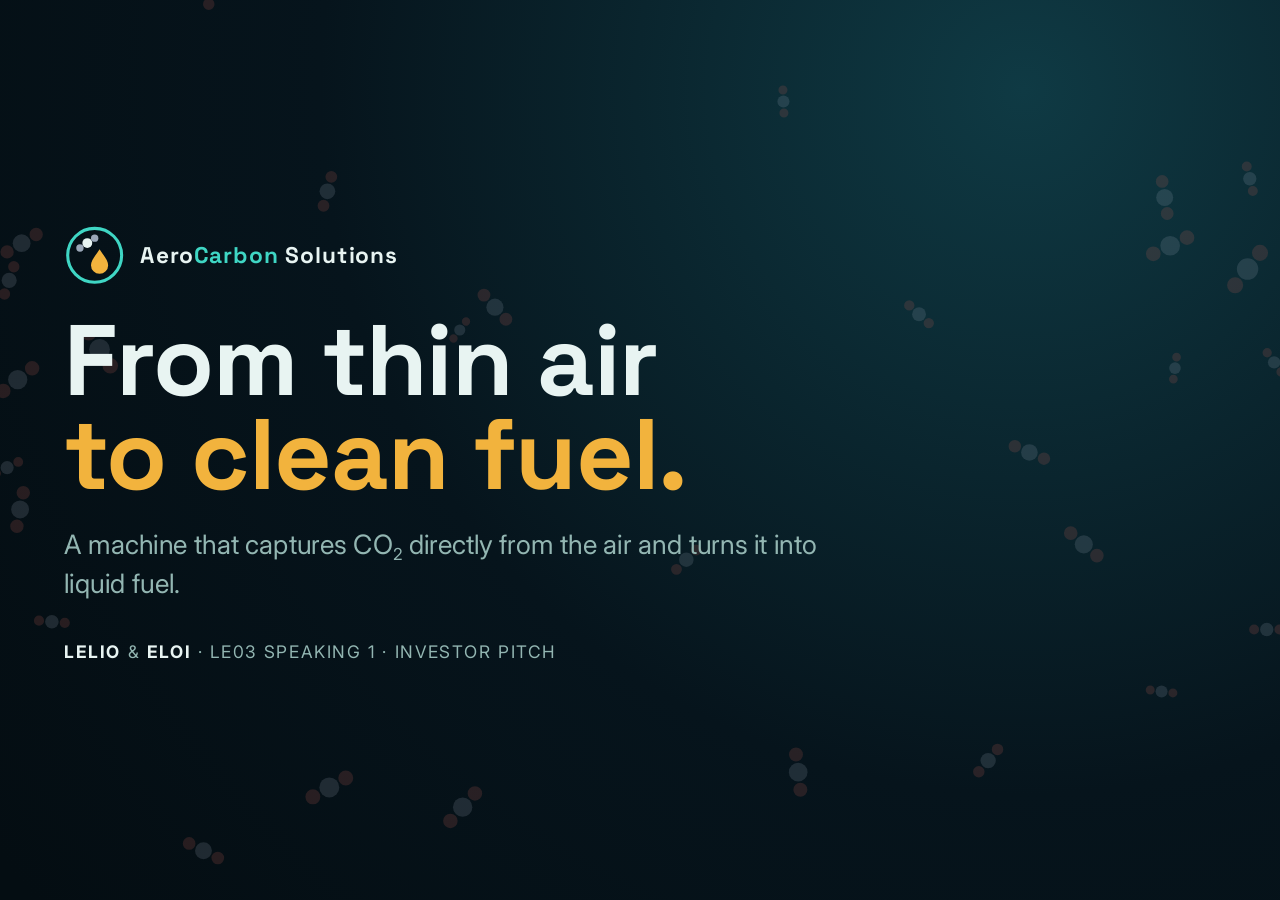
==== index.html @ 47c04e8b "feat: diaporama du pitch AeroCarbon Solutions (LE03 Speaking 1) et déploiement GitHub Pages" ====
<!doctype html>
<html lang="en">
<head>
  <meta charset="utf-8">
  <meta name="viewport" content="width=device-width, initial-scale=1">
  <title>AeroCarbon Solutions : pitch</title>
  <meta name="description" content="LE03 Speaking 1 : pitch d'AeroCarbon Solutions, une machine qui capte le CO2 de l'air et le transforme en carburant liquide.">
  <link rel="icon" href="data:image/svg+xml,%3Csvg xmlns='http://www.w3.org/2000/svg' viewBox='0 0 100 100'%3E%3Ccircle cx='50' cy='50' r='46' fill='%2306141c' stroke='%233fd6c4' stroke-width='6'/%3E%3Cpath d='M50 24 C62 42 70 52 70 62 a20 20 0 0 1 -40 0 C30 52 38 42 50 24Z' fill='%23f2b33d'/%3E%3C/svg%3E">
  <link rel="preconnect" href="https://fonts.googleapis.com">
  <link rel="preconnect" href="https://fonts.gstatic.com" crossorigin>
  <link href="https://fonts.googleapis.com/css2?family=Inter:wght@400;600;700&family=Space+Grotesk:wght@500;700&display=swap" rel="stylesheet">
  <link rel="stylesheet" href="css/theme.css">
  <script>if (/[?&]print\b/.test(location.search)) document.documentElement.classList.add("print");</script>
</head>
<body>
  <!-- Pictogrammes réutilisés (trait = currentColor) -->
  <svg width="0" height="0" style="position:absolute" aria-hidden="true">
    <defs>
      <symbol id="logo" viewBox="0 0 100 100">
        <circle cx="50" cy="50" r="44" fill="none" stroke="#3fd6c4" stroke-width="5"/>
        <circle cx="26" cy="38" r="6" fill="#9aa7b8"/><circle cx="38" cy="30" r="8" fill="#e8f4f2"/><circle cx="50" cy="22" r="6" fill="#9aa7b8"/>
        <path d="M58 40 C66 52 72 59 72 66 a14 14 0 0 1 -28 0 C44 59 50 52 58 40Z" fill="#f2b33d"/>
      </symbol>
      <symbol id="i-air" viewBox="0 0 64 64"><g fill="none" stroke="currentColor" stroke-width="4" stroke-linecap="round"><path d="M6 22 H40 a8 8 0 1 0 -8 -8"/><path d="M6 34 H50 a8 8 0 1 1 -8 8"/><path d="M6 46 H28"/></g></symbol>
      <symbol id="i-filter" viewBox="0 0 64 64"><g fill="none" stroke="currentColor" stroke-width="3.5" stroke-linecap="round"><rect x="10" y="8" width="44" height="48" rx="6"/><path d="M20 8 V56 M28 8 V56 M36 8 V56 M44 8 V56"/></g></symbol>
      <symbol id="i-h2" viewBox="0 0 64 64"><g fill="none" stroke="currentColor" stroke-width="4" stroke-linejoin="round" stroke-linecap="round"><path d="M36 4 L20 34 H32 L28 60 L46 26 H34 Z"/></g></symbol>
      <symbol id="i-cat" viewBox="0 0 64 64"><g fill="none" stroke="currentColor" stroke-width="3.5" stroke-linejoin="round"><path d="M32 6 L54 19 V45 L32 58 L10 45 V19 Z"/><path d="M32 20 L43 26 V38 L32 44 L21 38 V26 Z"/></g></symbol>
      <symbol id="i-fuel" viewBox="0 0 64 64"><path d="M32 6 C42 22 50 32 50 42 a18 18 0 0 1 -36 0 C14 32 22 22 32 6Z" fill="none" stroke="currentColor" stroke-width="4" stroke-linejoin="round"/><path d="M24 42 a8 8 0 0 0 8 8" fill="none" stroke="currentColor" stroke-width="4" stroke-linecap="round"/></symbol>
      <symbol id="i-bolt" viewBox="0 0 64 64"><path d="M36 4 L14 36 H30 L26 60 L50 26 H34 Z" fill="currentColor"/></symbol>
      <symbol id="i-grid" viewBox="0 0 64 64"><g fill="none" stroke="currentColor" stroke-width="3.5" stroke-linejoin="round" stroke-linecap="round"><path d="M32 4 L20 60 M32 4 L44 60 M14 18 H50 M18 32 H46 M24 32 L40 46 M40 32 L24 46"/></g></symbol>
      <symbol id="i-boat" viewBox="0 0 64 64"><g fill="none" stroke="currentColor" stroke-width="3.5" stroke-linejoin="round" stroke-linecap="round"><path d="M8 40 H56 L48 52 H16 Z"/><path d="M30 40 V8 L46 34 H30"/><path d="M4 58 q7 -5 14 0 t14 0 t14 0 t14 0"/></g></symbol>
      <symbol id="i-mountain" viewBox="0 0 64 64"><g fill="none" stroke="currentColor" stroke-width="3.5" stroke-linejoin="round" stroke-linecap="round"><path d="M4 56 L24 18 L36 38 L44 26 L60 56 Z"/><path d="M18 30 L24 34 L30 28"/></g></symbol>
    </defs>
  </svg>

  <canvas id="bg" aria-hidden="true"></canvas>

  <main id="stage">

    <!-- 1 · Titre (Lelio) -->
    <section class="slide" data-title="Title">
      <div class="hero">
        <div class="logo" data-anim style="--i:0"><svg aria-hidden="true"><use href="#logo"/></svg><span>Aero<b>Carbon</b> Solutions</span></div>
        <h1 data-anim style="--i:1">From thin air <span class="amb">to clean fuel.</span></h1>
        <p class="lead" data-anim style="--i:2">A machine that captures CO<sub>2</sub> directly from the air and turns it into liquid fuel.</p>
        <div class="who" data-anim style="--i:3"><b>Lelio</b> &amp; <b>Eloi</b> · LE03 Speaking 1 · Investor pitch</div>
      </div>
    </section>

    <!-- 2 · Le problème + graphique 1 (Lelio) -->
    <section class="slide" data-title="The problem">
      <header class="head"><div class="kicker">The problem</div><h2>Batteries can't move the heavy world</h2></header>
      <div class="cols c-left main">
        <div class="vc">
          <ul class="lst">
            <li data-step="1">Cars: we <em>can</em> electrify them</li>
            <li data-step="2">Helicopters, cargo ships, big trucks: batteries are <em>far too heavy</em></li>
            <li data-step="4">They still need <span class="amb"><b>liquid fuel</b></span></li>
          </ul>
        </div>
        <div class="panel vc" data-step="3">
          <div class="chart-title"><b>Energy stored per kilogram</b> (Wh/kg)</div>
          <div class="hbars">
            <div class="hbar"><div class="lab">Diesel</div><div class="track" style="--v:97.2%"><div class="fill"></div><div class="val">≈ 12,600</div></div></div>
            <div class="hbar"><div class="lab">Jet fuel<small>kerosene</small></div><div class="track" style="--v:91.5%"><div class="fill"></div><div class="val">≈ 11,900</div></div></div>
            <div class="hbar batt"><div class="lab">Li-ion battery<small>best cells</small></div><div class="track" style="--v:1.9%"><div class="fill"></div><div class="val">≈ 250</div></div></div>
          </div>
          <div class="callout"><div class="big">×50</div><span>more energy per kg in liquid fuel</span></div>
          <p class="source">Typical values: diesel 45.5 MJ/kg, Jet A 42.8 MJ/kg, Li-ion ≈ 0.9 MJ/kg (cell level). 1 MJ/kg ≈ 278 Wh/kg. Sources: Wikipedia “Energy density”; The Open University, <i>Transport and sustainability</i>.</p>
        </div>
      </div>
      <div class="foot"><span class="brand"><svg aria-hidden="true"><use href="#logo"/></svg>AeroCarbon Solutions</span><span class="pg"></span></div>
    </section>

    <!-- 3 · Comment ça marche (Eloi) -->
    <section class="slide" data-title="How it works">
      <header class="head"><div class="kicker">How it works</div><h2>CO<sub>2</sub> + water from the air → liquid fuel</h2></header>
      <div class="panel main vc">
        <div class="power"><svg aria-hidden="true"><use href="#i-bolt"/></svg>Electricity powers the whole process</div>
        <div class="flow">
          <div class="node"><div class="ic"><svg style="color:var(--co2)" aria-hidden="true"><use href="#i-air"/></svg></div><b>Air</b><span>CO<sub>2</sub> and water vapour are already in it</span></div>
          <div class="node" data-step><div class="ic"><svg style="color:var(--cyan)" aria-hidden="true"><use href="#i-filter"/></svg></div><b>Ultra-thin filters</b><span>Extract CO<sub>2</sub> and H<sub>2</sub>O</span></div>
          <div class="node" data-step><div class="ic"><svg style="color:var(--cyan)" aria-hidden="true"><use href="#i-h2"/></svg></div><b>Electrolysis</b><span>Splits water to get hydrogen (H<sub>2</sub>)</span></div>
          <div class="node" data-step><div class="ic"><svg style="color:var(--cyan)" aria-hidden="true"><use href="#i-cat"/></svg></div><b>5 catalysts</b><span>Carbon from CO<sub>2</sub> + hydrogen</span></div>
          <div class="node fuel" data-step><div class="ic"><svg style="color:var(--ambre)" aria-hidden="true"><use href="#i-fuel"/></svg></div><b class="amb">Liquid fuel</b><span>High quality, works in normal engines</span></div>
        </div>
      </div>
      <div class="foot"><span class="brand"><svg aria-hidden="true"><use href="#logo"/></svg>AeroCarbon Solutions</span><span class="pg"></span></div>
    </section>

    <!-- 4 · Efficacité (Eloi) -->
    <section class="slide" data-title="Our edge: efficiency">
      <header class="head"><div class="kicker">Our edge</div><h2>Far less electricity per litre</h2></header>
      <div class="panel main vc">
        <div class="eff">
          <div class="legend"><span><i style="background:var(--ambre)"></i>Energy stored in the fuel</span><span><i style="background:rgba(255,122,107,.7)"></i>Extra electricity needed</span></div>
          <div class="eff-row" data-step><div class="lab">Existing technologies<small>typical today</small></div><div class="blocks"><i class="fuel" style="--w:33.3%"></i><i class="extra" style="--w:66.7%"></i></div><div class="num" style="color:var(--rouge)">+200%</div></div>
          <div class="eff-row" data-step><div class="lab">AeroCarbon<small>our technology</small></div><div class="blocks"><i class="fuel" style="--w:33.3%"></i><i class="extra" style="--w:10%"></i></div><div class="num" style="color:var(--cyan)">+30%</div></div>
        </div>
        <div class="ribbon" data-step>No water tank needed: the water is <em>extracted from the atmosphere</em> too.</div>
      </div>
      <div class="foot"><span class="brand"><svg aria-hidden="true"><use href="#logo"/></svg>AeroCarbon Solutions</span><span class="pg"></span></div>
    </section>

    <!-- 5 · Marché 1 : réseau électrique + graphique 2 (Lelio) -->
    <section class="slide" data-title="Market 1: the power grid">
      <header class="head"><div class="kicker">Market 1 · Cities &amp; energy companies</div><h2>A giant liquid battery for the grid</h2></header>
      <div class="cols c-left main">
        <div class="vc">
          <ul class="lst">
            <li data-step="1">More wind and solar power, but <em>we can't control the weather</em></li>
            <li data-step="2">Peaks when production <em>exceeds demand</em></li>
            <li data-step="4">Our machine absorbs the surplus and stores it as <span class="amb"><b>fuel</b></span></li>
          </ul>
        </div>
        <div class="panel vc" data-step="3">
          <div class="chart-title"><b>Wind &amp; solar power wasted in California</b> (curtailed, TWh per year)</div>
          <div class="vchart" style="grid-template-rows:100%;margin-left:56px">
            <div class="grid-line" style="bottom:25%"><span>1</span></div><div class="grid-line" style="bottom:50%"><span>2</span></div><div class="grid-line" style="bottom:75%"><span>3</span></div><div class="grid-line" style="bottom:100%"><span>4</span></div>
            <div class="col" style="--v:37.5%"><div class="bar"></div><div class="v">≈1.5</div><div class="y">2021</div></div>
            <div class="col" style="--v:60%"><div class="bar"></div><div class="v">2.4</div><div class="y">2022</div></div>
            <div class="col" style="--v:65%"><div class="bar"></div><div class="v">≈2.6</div><div class="y">2023</div></div>
            <div class="col last" style="--v:85%"><div class="bar"></div><div class="v">3.4</div><div class="y">2024</div></div>
          </div>
          <p class="source" style="margin-top:64px">×2.3 in three years. Source: U.S. Energy Information Administration (EIA), <i>Today in Energy</i>, CAISO grid. 2021 and 2023 derived from the EIA's year-on-year changes (+63 % in 2022, +29 % in 2024).</p>
        </div>
      </div>
      <div class="foot"><span class="brand"><svg aria-hidden="true"><use href="#logo"/></svg>AeroCarbon Solutions</span><span class="pg"></span></div>
    </section>

    <!-- 6 · Marché 2 : sites isolés (Lelio) -->
    <section class="slide" data-title="Market 2: isolated places">
      <header class="head"><div class="kicker">Market 2 · Isolated places</div><h2>Make your own fuel, on-site</h2></header>
      <div class="cards main">
        <div class="card" data-step>
          <div class="ic"><svg style="color:var(--cyan)" aria-hidden="true"><use href="#i-boat"/></svg></div>
          <span class="pill">At sea</span>
          <h3>A boat in the middle of the ocean</h3>
          <div class="vs"><div><span class="x">✕</span>Fuel delivery: expensive</div><div><span class="x">✕</span>Batteries: way too heavy</div></div>
        </div>
        <div class="card" data-step>
          <div class="ic"><svg style="color:var(--cyan)" aria-hidden="true"><use href="#i-mountain"/></svg></div>
          <span class="pill">In the mountains</span>
          <h3>A high-mountain refuge</h3>
          <div class="vs"><div><span class="x">✕</span>Fuel delivery: expensive</div><div><span class="x">✕</span>Batteries: way too heavy</div></div>
        </div>
      </div>
      <div class="ribbon amber" data-step>A <b>compact unit</b> produces fuel <span class="amb"><b>where it is used</b></span>.</div>
      <div class="foot"><span class="brand"><svg aria-hidden="true"><use href="#logo"/></svg>AeroCarbon Solutions</span><span class="pg"></span></div>
    </section>

    <!-- 7 · La demande (Eloi) -->
    <section class="slide" data-title="The ask">
      <header class="head"><div class="kicker">The ask</div><h2>How much are we raising?</h2></header>
      <div class="ask">
        <div class="amount" data-step>$5<small>million</small></div>
        <p>To <em>finish our first version</em> and <em>launch production</em></p>
      </div>
      <div class="foot"><span class="brand"><svg aria-hidden="true"><use href="#logo"/></svg>AeroCarbon Solutions</span><span class="pg"></span></div>
    </section>

    <!-- 8 · L'offre (Lelio) -->
    <section class="slide" data-title="What you get">
      <header class="head"><div class="kicker">What you get</div><h2>Our offer to you</h2></header>
      <div class="main vc">
        <div class="deal" data-step>
          <div class="side you"><b>$5M</b><span>your investment</span></div>
          <div class="swap">⇄</div>
          <div class="side us"><b>10%</b><span>of AeroCarbon Solutions</span></div>
        </div>
        <p class="val-note">Company valued at <b>$50M</b></p>
        <ul class="lst amber">
          <li data-step><b>Early stage:</b> get in <em>before</em> our first pilot units are deployed</li>
          <li data-step><b>Two revenue streams:</b> selling the machines + <em>long-term maintenance contracts</em></li>
        </ul>
      </div>
      <div class="foot"><span class="brand"><svg aria-hidden="true"><use href="#logo"/></svg>AeroCarbon Solutions</span><span class="pg"></span></div>
    </section>

    <!-- 9 · Utilisation des fonds (Eloi) -->
    <section class="slide" data-title="Use of the money">
      <header class="head"><div class="kicker">Use of the money</div><h2>From prototype to production</h2></header>
      <div class="panel main vc">
        <div class="road">
          <div class="stop" data-step><div class="n">1</div><b>Build a full-size machine</b><span>Prove it works exactly as announced</span></div>
          <div class="stop" data-step><div class="n">2</div><b>Produce the first orders</b><span>Orders we have already received</span></div>
          <div class="stop" data-step><div class="n">3</div><b>Get paid</b><span>Revenue from the first deliveries</span></div>
          <div class="stop" data-step><div class="n">4</div><b>Scale up</b><span>Produce on a bigger scale</span></div>
        </div>
      </div>
      <div class="foot"><span class="brand"><svg aria-hidden="true"><use href="#logo"/></svg>AeroCarbon Solutions</span><span class="pg"></span></div>
    </section>

    <!-- 10 · Merci / questions -->
    <section class="slide" data-title="Thank you / questions">
      <div class="end">
        <div class="logo" style="justify-content:center;--i:0" data-anim><svg aria-hidden="true"><use href="#logo"/></svg><span>Aero<b>Carbon</b> Solutions</span></div>
        <h1 data-anim style="--i:1">Thank you. <span class="amb">Questions?</span></h1>
        <p data-anim style="--i:2">$5M · 10% equity · fuel from thin air</p>
        <div class="sources" data-anim style="--i:3">
          <b>Sources.</b> Energy density: Wikipedia, “Energy density”; The Open University, <i>Transport and sustainability</i>, section 9.1.
          Curtailment: U.S. Energy Information Administration, <i>Today in Energy</i>, articles on CAISO wind and solar curtailment (eia.gov).
        </div>
      </div>
    </section>

    <!-- 11 · Réserve : rendement -->
    <section class="slide backup" data-title="Backup: is +30% realistic?">
      <header class="head"><div class="kicker">Backup · Q&amp;A</div><h2>Is “+30%” realistic?</h2></header>
      <div class="panel main vc">
        <ul class="lst amber">
          <li data-step>The chemistry is <b>well known</b>: the challenge is doing it at scale with <em>little electricity</em></li>
          <li data-step><b>Ultra-thin filters</b> capture CO<sub>2</sub> and water with less energy</li>
          <li data-step><b>5 specialised catalysts</b>: each step runs in its best conditions</li>
          <li data-step>The full-size machine is exactly what <span class="amb"><b>your money will prove</b></span></li>
        </ul>
      </div>
      <div class="foot"><span class="brand"><svg aria-hidden="true"><use href="#logo"/></svg>Backup slide</span><span class="pg"></span></div>
    </section>

    <!-- 12 · Réserve : concurrence -->
    <section class="slide backup" data-title="Backup: competition">
      <header class="head"><div class="kicker">Backup · Q&amp;A</div><h2>Who else is doing this?</h2></header>
      <div class="cards main" style="grid-template-columns:1fr 1fr 1fr">
        <div class="card" data-step><span class="pill">Air capture only</span><h3>Climeworks</h3><p>Captures CO<sub>2</sub> from the air (Switzerland, Iceland) but does <b>not</b> make fuel.</p></div>
        <div class="card" data-step><span class="pill">Big e-fuel plants</span><h3>HIF Global</h3><p>Synthetic fuel plant in Chile: huge, fixed industrial sites.</p></div>
        <div class="card amber" data-step><span class="pill">Capture + fuel, one machine</span><h3 class="amb">AeroCarbon</h3><p>From air to fuel in one unit, from <b>grid scale</b> to <b>compact</b> isolated sites.</p></div>
      </div>
      <div class="foot"><span class="brand"><svg aria-hidden="true"><use href="#logo"/></svg>Backup slide</span><span class="pg"></span></div>
    </section>

  </main>

  <script src="js/bg.js"></script>
  <script src="js/deck.js"></script>
</body>
</html>
---- css/theme.css ----
/*
 * Thème « air → carburant » du pitch AeroCarbon Solutions (LE03 Speaking 1).
 * Scène fixe 1920×1080 mise à l'échelle par deck.js, comme un diaporama PowerPoint.
 * Palette : nuit bleu pétrole, cyan (air, capture, électricité), ambre (carburant liquide).
 * Aucune image externe : pictogrammes et graphiques sont dessinés en SVG/CSS.
 * Mode impression (?print, classe .print sur <html>) : toutes les slides empilées, une par page,
 * pour l'export PDF.
 */
:root {
  --nuit: #06141c;
  --nuit-2: #0b2430;
  --texte: #e8f4f2;
  --doux: #93b6b2;
  --cyan: #3fd6c4;
  --cyan-fonce: #1b8f84;
  --ambre: #f2b33d;
  --ambre-fonce: #c7811a;
  --co2: #9aa7b8;
  --rouge: #ff7a6b;
  --verre: rgba(9, 34, 44, 0.78);
  --trait: rgba(63, 214, 196, 0.28);
  --titre: "Space Grotesk", "Segoe UI", system-ui, sans-serif;
  --corps: "Inter", "Segoe UI", system-ui, sans-serif;
}

* { box-sizing: border-box; }
html, body { margin: 0; height: 100%; overflow: hidden; background: var(--nuit); color: var(--texte); font-family: var(--corps); }

#bg { position: fixed; inset: 0; width: 100%; height: 100%; display: block; z-index: 0; }

#stage {
  position: fixed; left: 50%; top: 50%;
  width: 1920px; height: 1080px;
  transform-origin: center center;
  z-index: 10;
}

.slide {
  position: absolute; inset: 0;
  padding: 60px 96px 80px;
  opacity: 0; visibility: hidden; pointer-events: none;
  display: flex; flex-direction: column;
}
.slide.active { opacity: 1; visibility: visible; pointer-events: auto; }

/* ---------- Typographie ---------- */
h1, h2, h3 { font-family: var(--titre); margin: 0; font-weight: 700; letter-spacing: -0.01em; }
h2 { font-size: 66px; line-height: 1.05; }
h3 { font-size: 36px; color: var(--cyan); }
p, li { font-size: 32px; line-height: 1.35; margin: 0; }
em { font-style: normal; font-weight: 700; color: var(--cyan); }
.amb { color: var(--ambre); }
sub { font-size: 0.62em; }

/* ---------- En-tête, pied ---------- */
.head { margin-bottom: 34px; }
.kicker {
  font-family: var(--titre); font-weight: 700;
  font-size: 22px; letter-spacing: 0.24em; text-transform: uppercase;
  color: var(--cyan); margin-bottom: 8px;
  display: flex; align-items: center; gap: 14px;
}
.kicker::before { content: ""; width: 44px; height: 4px; border-radius: 2px; background: var(--cyan); }
.backup .kicker, .backup .kicker::before { color: var(--ambre); }
.backup .kicker::before { background: var(--ambre); }
.foot {
  position: absolute; left: 96px; right: 96px; bottom: 28px;
  display: flex; justify-content: space-between;
  font-size: 20px; letter-spacing: 0.08em; color: rgba(232, 244, 242, 0.55);
}
.foot .brand { display: flex; align-items: center; gap: 10px; }
.foot .brand svg { width: 26px; height: 26px; }

/* ---------- Panneaux ---------- */
.panel {
  background: var(--verre);
  border: 1px solid var(--trait);
  border-radius: 28px;
  padding: 40px 48px;
  box-shadow: 0 30px 60px rgba(0, 0, 0, 0.35);
  backdrop-filter: blur(6px);
}
.main { flex: 1; min-height: 0; }
/* Panneau ou rangée de cartes seuls sur la slide : hauteur du contenu, centrés verticalement
   (évite de grands panneaux vides). */
.panel.main.vc, .cards.main { flex: 0 1 auto; margin: auto 0; height: auto; padding-top: 64px; padding-bottom: 64px; }
.cards.main { padding: 0; }
.cols { display: grid; gap: 48px; height: 100%; }
.c2 { grid-template-columns: 1fr 1fr; }
.c-left { grid-template-columns: 0.9fr 1.1fr; }
.vc { display: flex; flex-direction: column; justify-content: center; }

.lst { list-style: none; padding: 0; margin: 0; display: grid; gap: 26px; }
.lst li { position: relative; padding-left: 46px; }
.lst li::before {
  content: ""; position: absolute; left: 4px; top: 0.42em;
  width: 18px; height: 18px; border-radius: 50%;
  background: var(--cyan); box-shadow: 0 0 0 6px rgba(63, 214, 196, 0.18);
}
.lst.amber li::before { background: var(--ambre); box-shadow: 0 0 0 6px rgba(242, 179, 61, 0.18); }

.ribbon {
  margin-top: 30px; padding: 22px 30px;
  border-radius: 18px; border-left: 8px solid var(--cyan);
  background: rgba(63, 214, 196, 0.1);
  font-size: 32px; line-height: 1.3;
}
.ribbon.amber { border-color: var(--ambre); background: rgba(242, 179, 61, 0.1); }
.source { margin-top: 18px; font-size: 18px; line-height: 1.4; color: var(--doux); }

/* ---------- Étapes (révélées une à une par deck.js) ---------- */
[data-step] { opacity: 0; transform: translateY(18px); transition: opacity 0.5s ease, transform 0.5s ease; }
[data-step].on { opacity: 1; transform: none; }

/* ---------- Titre ---------- */
.hero { margin: auto 0; max-width: 1400px; }
.logo { display: flex; align-items: center; gap: 22px; margin-bottom: 40px; }
.logo svg { width: 92px; height: 92px; }
.logo span { font-family: var(--titre); font-size: 34px; font-weight: 700; letter-spacing: 0.04em; }
.logo span b { color: var(--cyan); font-weight: 700; }
.hero h1 { font-size: 150px; line-height: 0.95; }
.hero h1 .amb { display: block; }
.hero .lead { margin-top: 36px; font-size: 40px; color: var(--doux); max-width: 1200px; }
.hero .who { margin-top: 60px; font-size: 26px; letter-spacing: 0.1em; text-transform: uppercase; color: var(--doux); }
.hero .who b { color: var(--texte); }
[data-anim] { opacity: 0; transform: translateY(24px); }
.slide.active [data-anim] { animation: rise 0.8s cubic-bezier(.2,.7,.2,1) forwards; animation-delay: calc(var(--i, 0) * 0.18s + 0.1s); }
@keyframes rise { to { opacity: 1; transform: none; } }

/* ---------- Graphique à barres horizontales ---------- */
.hbars { display: grid; gap: 30px; margin-top: 26px; }
.hbar { display: grid; grid-template-columns: 260px 1fr; align-items: center; gap: 24px; }
.hbar .lab { font-size: 28px; font-weight: 600; line-height: 1.15; }
.hbar .lab small { display: block; font-size: 19px; font-weight: 400; color: var(--doux); }
.hbar .track { position: relative; height: 64px; border-radius: 12px; background: rgba(255, 255, 255, 0.05); }
.hbar .fill {
  position: absolute; left: 0; top: 0; bottom: 0; width: var(--v);
  border-radius: 12px; background: linear-gradient(90deg, var(--ambre-fonce), var(--ambre));
  transform-origin: left; transform: scaleX(0); transition: transform 1.1s cubic-bezier(.2,.7,.2,1) 0.15s;
}
.hbar.batt .fill { background: var(--cyan); min-width: 10px; }
.hbar .val {
  position: absolute; top: 50%; transform: translateY(-50%);
  left: calc(var(--v) + 18px); font-family: var(--titre); font-size: 30px; font-weight: 700; white-space: nowrap;
}
.hbar:not(.batt) .val { left: auto; right: calc(100% - var(--v) + 18px); color: #2a1700; }
.on .hbar .fill, .print .hbar .fill { transform: scaleX(1); }
.chart-title { font-size: 26px; color: var(--doux); }
.chart-title b { color: var(--texte); }
.callout {
  margin-top: 30px; display: flex; align-items: baseline; gap: 20px;
}
.callout .big { font-family: var(--titre); font-size: 92px; font-weight: 700; color: var(--ambre); line-height: 1; }
.callout span { font-size: 30px; }

/* ---------- Graphique en colonnes ---------- */
.vchart { position: relative; height: 420px; margin-top: 20px; display: grid; grid-template-columns: repeat(4, 1fr); gap: 34px; align-items: end; padding: 0 10px; border-bottom: 3px solid rgba(232, 244, 242, 0.35); }
.vchart .grid-line { position: absolute; left: 0; right: 0; border-top: 1px dashed rgba(232, 244, 242, 0.14); font-size: 18px; color: var(--doux); }
.vchart .grid-line span { position: absolute; right: 100%; transform: translate(-10px, -50%); }
.col { position: relative; height: var(--v); }
.col .bar {
  height: 100%; border-radius: 14px 14px 0 0;
  background: linear-gradient(180deg, var(--cyan), var(--cyan-fonce));
  transform-origin: bottom; transform: scaleY(0); transition: transform 1s cubic-bezier(.2,.7,.2,1);
}
.col:nth-child(2) .bar { transition-delay: 0.12s; } .col:nth-child(3) .bar { transition-delay: 0.24s; } .col:nth-child(4) .bar { transition-delay: 0.36s; }
.col.last .bar { background: linear-gradient(180deg, var(--ambre), var(--ambre-fonce)); }
.col .v { position: absolute; bottom: calc(100% + 10px); left: 0; right: 0; text-align: center; font-family: var(--titre); font-size: 34px; font-weight: 700; }
.col .y { position: absolute; top: calc(100% + 12px); left: 0; right: 0; text-align: center; font-size: 26px; color: var(--doux); }
.on .col .bar, .print .col .bar { transform: scaleY(1); }

/* ---------- Schéma du procédé ---------- */
.flow { display: grid; grid-template-columns: repeat(5, 1fr); gap: 0; align-items: stretch; position: relative; margin-top: 10px; }
.node { position: relative; display: flex; flex-direction: column; align-items: center; text-align: center; padding: 0 14px; }
.node .ic {
  width: 170px; height: 170px; border-radius: 50%;
  display: grid; place-items: center;
  background: rgba(63, 214, 196, 0.1); border: 3px solid var(--cyan);
  box-shadow: 0 0 40px rgba(63, 214, 196, 0.22);
}
.node.fuel .ic { background: rgba(242, 179, 61, 0.12); border-color: var(--ambre); box-shadow: 0 0 50px rgba(242, 179, 61, 0.3); }
.node .ic svg { width: 96px; height: 96px; }
.node b { margin-top: 22px; font-family: var(--titre); font-size: 31px; line-height: 1.1; }
.node span { margin-top: 10px; font-size: 23px; line-height: 1.3; color: var(--doux); }
.node:not(:last-child)::after {
  content: ""; position: absolute; top: 85px; left: calc(50% + 100px); width: calc(100% - 200px); height: 4px;
  background: linear-gradient(90deg, var(--cyan), rgba(63, 214, 196, 0.2));
}
.node:not(:last-child)::before {
  content: ""; position: absolute; top: 77px; right: calc(-50% + 96px);
  border: 10px solid transparent; border-left: 16px solid var(--cyan); border-right: 0;
}
.power {
  display: flex; align-items: center; gap: 16px; justify-content: center;
  margin: 0 auto 30px; padding: 12px 28px; width: fit-content;
  border-radius: 40px; border: 2px dashed var(--ambre); color: var(--ambre); font-size: 26px; font-weight: 600;
}
.power svg { width: 34px; height: 34px; }

/* ---------- Comparaison d'efficacité ---------- */
.eff { display: grid; gap: 34px; }
.eff-row { display: grid; grid-template-columns: 340px 1fr 170px; align-items: center; gap: 24px; }
.eff-row .lab { font-size: 28px; font-weight: 600; line-height: 1.2; }
.eff-row .lab small { display: block; font-weight: 400; font-size: 20px; color: var(--doux); }
/* Échelle commune aux deux lignes : 100 % de la piste = 300 % de l'énergie du carburant. */
.blocks { display: flex; height: 70px; gap: 6px; }
.blocks i { display: block; height: 100%; border-radius: 10px; width: var(--w); transform-origin: left; transform: scaleX(0); transition: transform 0.9s cubic-bezier(.2,.7,.2,1); }
.blocks i + i { transition-delay: 0.5s; }
.on .blocks i, .print .blocks i { transform: scaleX(1); }
.blocks .fuel { background: var(--ambre); }
.blocks .extra { background: repeating-linear-gradient(45deg, rgba(255, 122, 107, 0.75) 0 12px, rgba(255, 122, 107, 0.4) 12px 24px); }
.eff-row .num { font-family: var(--titre); font-size: 48px; font-weight: 700; text-align: right; }
.legend { display: flex; gap: 36px; font-size: 22px; color: var(--doux); }
.legend i { display: inline-block; width: 22px; height: 22px; border-radius: 5px; vertical-align: -3px; margin-right: 10px; }

/* ---------- Cartes (marchés, offre) ---------- */
.cards { display: grid; gap: 36px; grid-template-columns: 1fr 1fr; height: 100%; }
.card {
  background: var(--verre); border: 1px solid var(--trait); border-radius: 28px;
  padding: 40px 44px; display: flex; flex-direction: column; gap: 20px;
}
.card .ic { width: 110px; height: 110px; border-radius: 26px; display: grid; place-items: center; background: rgba(63, 214, 196, 0.12); }
.card .ic svg { width: 70px; height: 70px; }
.card h3 { font-size: 42px; color: var(--texte); }
.card.amber .ic { background: rgba(242, 179, 61, 0.14); }
.pill { display: inline-block; padding: 6px 18px; border-radius: 30px; font-size: 22px; font-weight: 700; letter-spacing: 0.06em; text-transform: uppercase; background: rgba(63, 214, 196, 0.16); color: var(--cyan); width: fit-content; }
.card.amber .pill { background: rgba(242, 179, 61, 0.16); color: var(--ambre); }
.vs { display: grid; gap: 14px; margin-top: 6px; }
.vs div { display: flex; gap: 16px; align-items: baseline; font-size: 29px; }
.vs .x { color: var(--rouge); font-weight: 700; }
.vs .ok { color: var(--cyan); font-weight: 700; }

/* ---------- La demande ---------- */
.ask { margin: auto; text-align: center; }
.ask .amount { font-family: var(--titre); font-size: 260px; font-weight: 700; line-height: 1; color: var(--ambre); text-shadow: 0 0 80px rgba(242, 179, 61, 0.35); }
.ask .amount small { font-size: 0.4em; color: var(--texte); margin-left: 10px; }
.ask p { margin-top: 30px; font-size: 40px; color: var(--doux); }
.ask p em { color: var(--texte); }

/* ---------- L'offre ---------- */
.deal { display: grid; grid-template-columns: 1fr auto 1fr; align-items: center; gap: 40px; margin-bottom: 40px; }
.deal .side { text-align: center; padding: 34px; border-radius: 28px; background: var(--verre); border: 1px solid var(--trait); }
.deal .side b { display: block; font-family: var(--titre); font-size: 110px; line-height: 1; }
.deal .side span { font-size: 28px; color: var(--doux); }
.deal .side.you b { color: var(--ambre); }
.deal .side.us b { color: var(--cyan); }
.deal .swap { font-size: 80px; color: var(--doux); }
.val-note { text-align: center; font-size: 26px; color: var(--doux); margin: -14px 0 34px; }
.val-note b { color: var(--texte); }

/* ---------- Feuille de route ---------- */
.road { display: grid; grid-template-columns: repeat(4, 1fr); gap: 30px; position: relative; margin-top: 20px; }
.road::before { content: ""; position: absolute; top: 46px; left: 6%; right: 6%; height: 4px; background: linear-gradient(90deg, var(--cyan), var(--ambre)); opacity: 0.5; }
.stop { position: relative; text-align: center; }
.stop .n {
  width: 96px; height: 96px; margin: 0 auto 24px; border-radius: 50%;
  display: grid; place-items: center; font-family: var(--titre); font-size: 44px; font-weight: 700;
  background: var(--nuit-2); border: 4px solid var(--cyan); color: var(--cyan);
}
.stop:last-child .n { border-color: var(--ambre); color: var(--ambre); }
.stop b { display: block; font-family: var(--titre); font-size: 34px; line-height: 1.15; }
.stop span { display: block; margin-top: 12px; font-size: 25px; color: var(--doux); line-height: 1.35; }

/* ---------- Fin ---------- */
.end { margin: auto; text-align: center; }
.end h1 { font-size: 160px; line-height: 1; }
.end h1 .amb { color: var(--ambre); }
.end p { margin-top: 30px; font-size: 40px; color: var(--doux); }
.sources { margin-top: 70px; text-align: left; max-width: 1400px; margin-left: auto; margin-right: auto; font-size: 19px; line-height: 1.5; color: var(--doux); }
.sources b { color: var(--texte); }

/* ---------- Mode impression / export PDF ---------- */
@page { size: 1920px 1080px; margin: 0; }
.print, .print body { height: auto; overflow: visible; background: var(--nuit); -webkit-print-color-adjust: exact; print-color-adjust: exact; }
.print #bg { display: none; }
.print #stage { position: static; transform: none !important; width: 1920px; height: auto; }
.print .slide {
  position: relative; width: 1920px; height: 1080px;
  opacity: 1; visibility: visible; page-break-after: always; break-after: page; overflow: hidden;
  background: radial-gradient(ellipse at 80% 10%, #0f3a44 0%, var(--nuit) 60%);
}
.print [data-step], .print [data-anim] { opacity: 1; transform: none; animation: none; transition: none; }
.print .fill, .print .bar { transition: none !important; }
.print .panel, .print .card { backdrop-filter: none; }

@media (prefers-reduced-motion: reduce) {
  [data-step], [data-anim], .fill, .bar { transition: none !important; animation: none !important; }
  [data-anim] { opacity: 1; transform: none; }
}
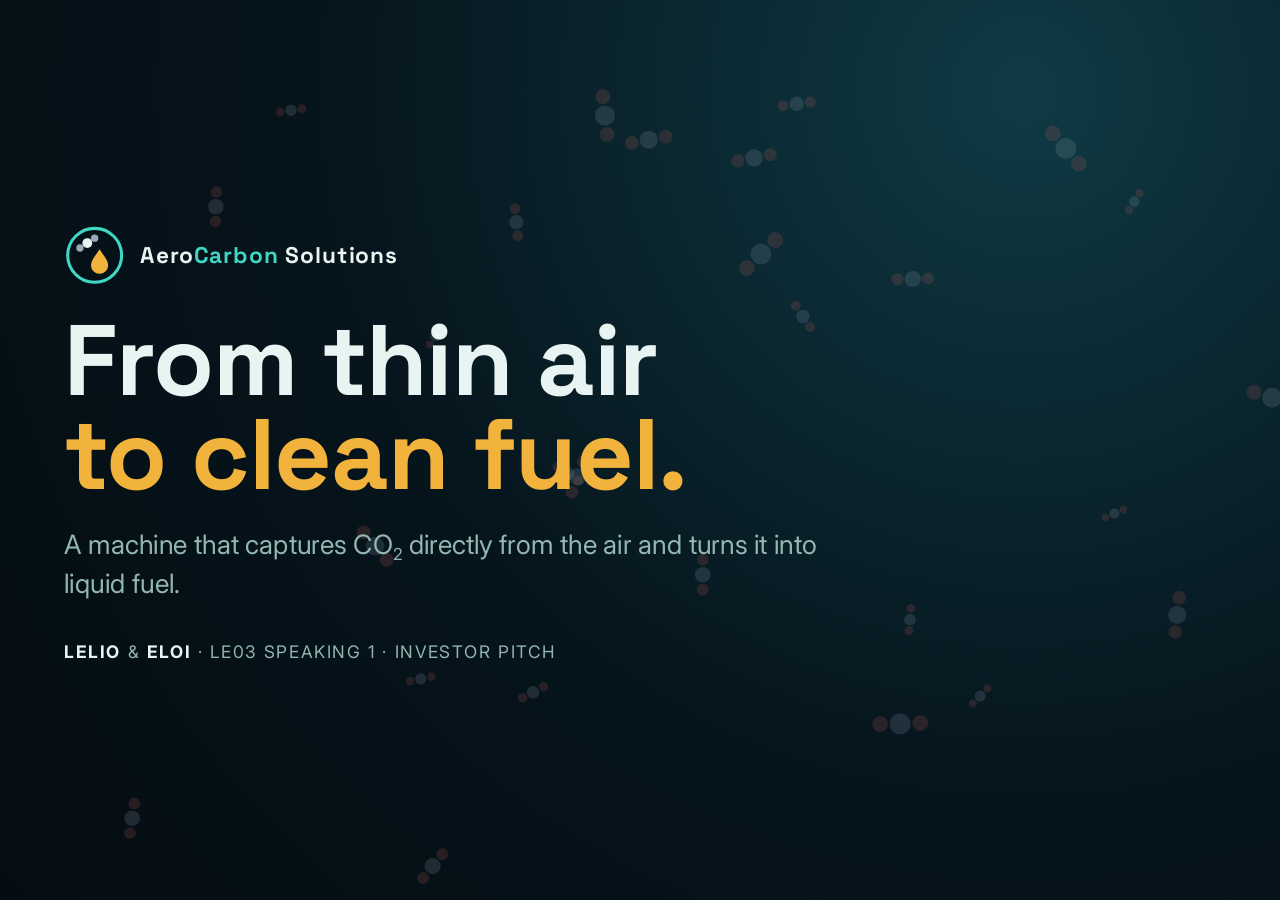
==== commit 56681284: "feat: slide 5 simplifiée (3 étapes), phrase de transition raccourcie, PDF régénéré" ====
--- a/index.html
+++ b/index.html
@@ -109,11 +109,11 @@
         <div class="vc">
           <ul class="lst">
             <li data-step="1">More wind and solar power, but <em>we can't control the weather</em></li>
-            <li data-step="2">Peaks when production <em>exceeds demand</em></li>
-            <li data-step="4">Our machine absorbs the surplus and stores it as <span class="amb"><b>fuel</b></span></li>
+            <li class="with-prev">Peaks when production <em>exceeds demand</em></li>
+            <li data-step="3">Our machine absorbs the surplus and stores it as <span class="amb"><b>fuel</b></span></li>
           </ul>
         </div>
-        <div class="panel vc" data-step="3">
+        <div class="panel vc" data-step="2">
           <div class="chart-title"><b>Wind &amp; solar power wasted in California</b> (curtailed, TWh per year)</div>
           <div class="vchart" style="grid-template-rows:100%;margin-left:56px">
             <div class="grid-line" style="bottom:25%"><span>1</span></div><div class="grid-line" style="bottom:50%"><span>2</span></div><div class="grid-line" style="bottom:75%"><span>3</span></div><div class="grid-line" style="bottom:100%"><span>4</span></div>
--- a/css/theme.css
+++ b/css/theme.css
@@ -111,6 +111,9 @@
 /* ---------- Étapes (révélées une à une par deck.js) ---------- */
 [data-step] { opacity: 0; transform: translateY(18px); transition: opacity 0.5s ease, transform 0.5s ease; }
 [data-step].on { opacity: 1; transform: none; }
+/* Puce révélée en même temps que la précédente (même étape, sans data-step propre). */
+.with-prev { opacity: 0; transform: translateY(18px); transition: opacity 0.5s ease, transform 0.5s ease; }
+.on + .with-prev, .print .with-prev { opacity: 1; transform: none; }
 
 /* ---------- Titre ---------- */
 .hero { margin: auto 0; max-width: 1400px; }
@@ -284,6 +287,6 @@
 .print .panel, .print .card { backdrop-filter: none; }
 
 @media (prefers-reduced-motion: reduce) {
-  [data-step], [data-anim], .fill, .bar { transition: none !important; animation: none !important; }
+  [data-step], .with-prev, [data-anim], .fill, .bar { transition: none !important; animation: none !important; }
   [data-anim] { opacity: 1; transform: none; }
 }
